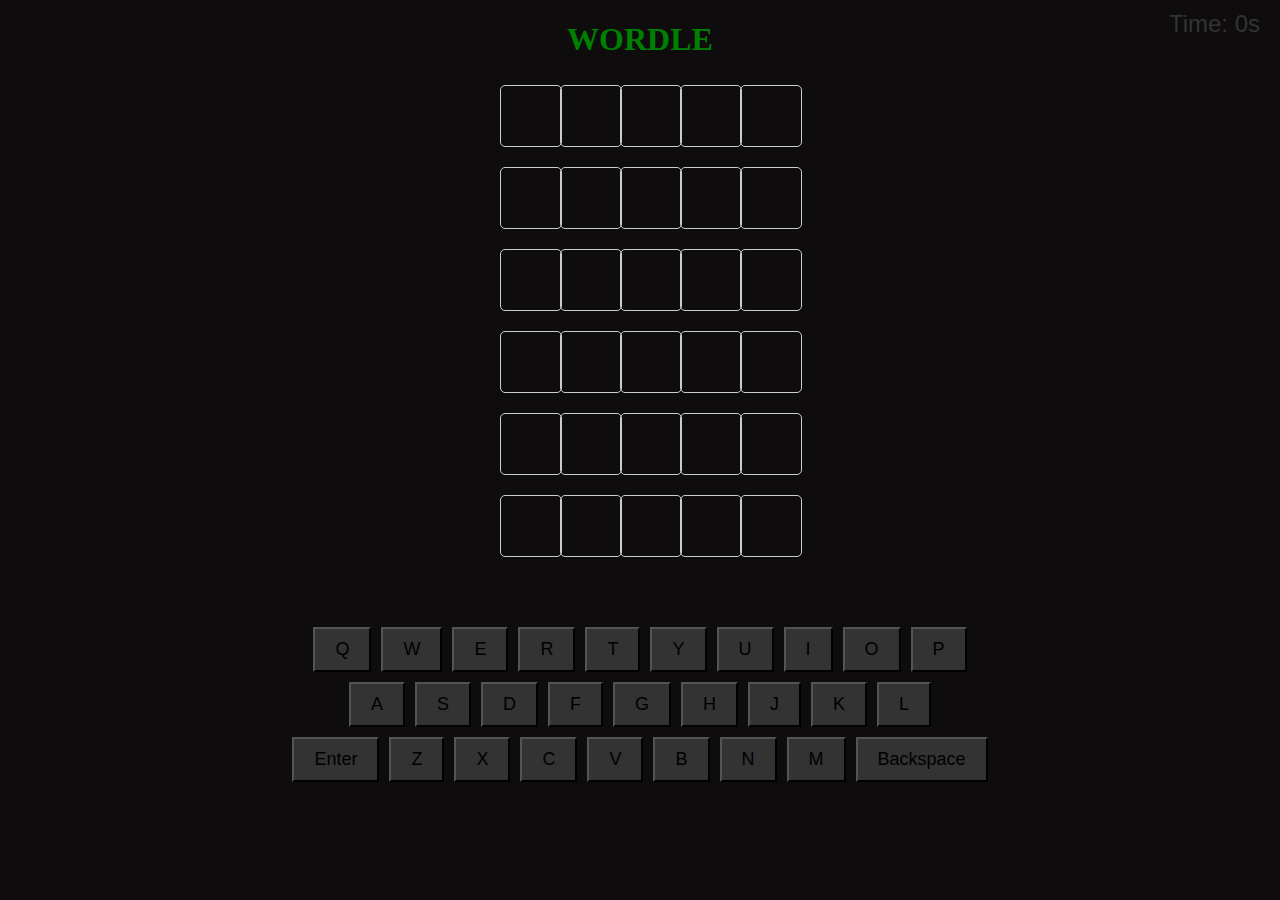
==== index.html @ 288b03be "added the files" ====
<!DOCTYPE html>
<html lang="en">
<head>
    <meta charset="UTF-8">
    <meta name="viewport" content="width=device-width, initial-scale=1.0">
    <title>Wordle Game</title>
    <link rel="stylesheet" href="style.css">
</head>
<body>
    <h1>WORDLE</h1>
    <div id="timer" class="timer">Time: 0s</div>
<div id="message" class="message"></div>
<div id="game-board"></div>

    <div id="message" class="message"></div>
<div id="game-board"></div>

    <div id="game-board"></div>
    <div id="keyboard">
        <div class="keyboard-row">
            <button class="key">Q</button>
            <button class="key">W</button>
            <button class="key">E</button>
            <button class="key">R</button>
            <button class="key">T</button>
            <button class="key">Y</button>
            <button class="key">U</button>
            <button class="key">I</button>
            <button class="key">O</button>
            <button class="key">P</button>
        </div>
        <div class="keyboard-row">
            <button class="key">A</button>
            <button class="key">S</button>
            <button class="key">D</button>
            <button class="key">F</button>
            <button class="key">G</button>
            <button class="key">H</button>
            <button class="key">J</button>
            <button class="key">K</button>
            <button class="key">L</button>
        </div>
        <div class="keyboard-row">
            <button class="key">Enter</button>
            <button class="key">Z</button>
            <button class="key">X</button>
            <button class="key">C</button>
            <button class="key">V</button>
            <button class="key">B</button>
            <button class="key">N</button>
            <button class="key">M</button>
            <button class="key">Backspace</button>
        </div>
    </div>    
    
    <script src="script.js"></script>

</body>
</html>
---- style.css ----
body {
    font-family: Arial, sans-serif;
    text-align: center;
    background: #0e0c0c;
}
h1 {
    font-family: Georgia, 'Times New Roman', Times, serif;
    color: green;
}
#game-board {
    display: grid;
    grid-template-columns: repeat(5, 50px);
    grid-gap: 10px;
    margin: 20px auto;
    justify-content: center;
    color: white;
}

.tile {
    width: 60px; /* Adjust the size as needed */
    height: 60px; /* Adjust the size as needed */
    display: inline-flex;
    align-items: center;
    justify-content: center;
    font-size: 24px;
    margin: 5px;
    border: 1px solid #ccc;
    border-radius: 5px;
    transition: background-color 0.5s ease, color 0.5s ease; /* Smooth transition */
}

.green {
    background-color: green; /* Correct position */
    color: white; /* Text color */
}

.yellow {
    background-color: yellow; /* Wrong position */
    color: black; /* Text color */
}

.gray {
    background-color: gray; /* Incorrect letter */
    color: white; /* Text color */
}


#keyboard {
    margin: 20px auto;
}

.keyboard-row {
    display: flex;
    justify-content: center;
}

.key {
    padding: 10px 20px;
    margin: 5px;
    font-size: 18px;
    cursor: pointer;
    background-color: #333;
}

.message {
    font-size: 24px;
    text-align: center;
    margin: 20px 0;
    color: #333;
}

.timer {
    position: absolute;
    top: 10px;
    right: 20px;
    font-size: 24px;
    color: #333;
}
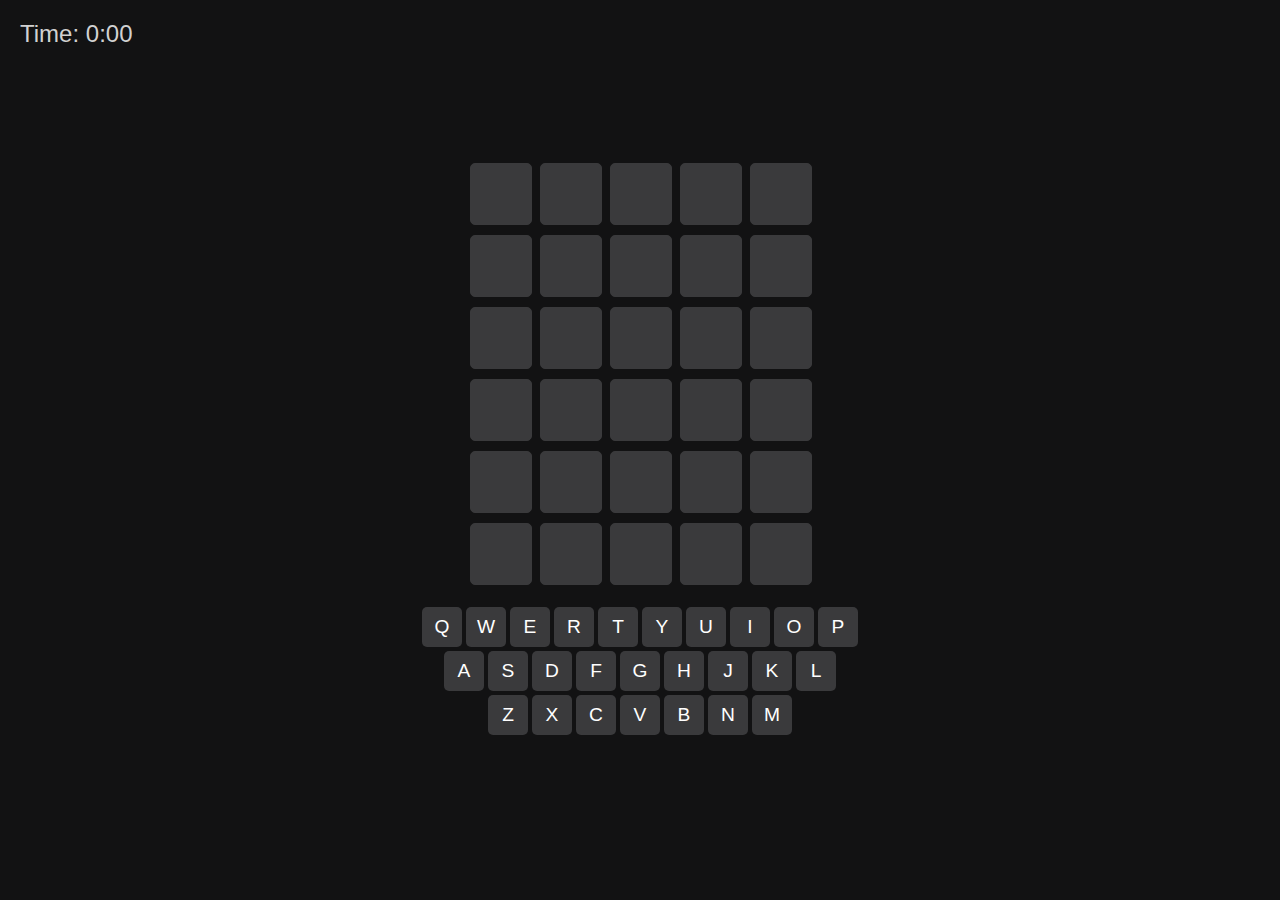
==== commit c540119f: "changed everything" ====
--- a/index.html
+++ b/index.html
@@ -1,59 +1,28 @@
 <!DOCTYPE html>
 <html lang="en">
 <head>
-    <meta charset="UTF-8">
-    <meta name="viewport" content="width=device-width, initial-scale=1.0">
-    <title>Wordle Game</title>
-    <link rel="stylesheet" href="style.css">
+  <meta charset="UTF-8">
+  <meta name="viewport" content="width=device-width, initial-scale=1.0">
+  <title>Wordle Clone with Timer and Messages</title>
+  <link rel="stylesheet" href="style.css">
 </head>
 <body>
-    <h1>WORDLE</h1>
-    <div id="timer" class="timer">Time: 0s</div>
-<div id="message" class="message"></div>
-<div id="game-board"></div>
-
-    <div id="message" class="message"></div>
-<div id="game-board"></div>
-
-    <div id="game-board"></div>
+  <div id="game">
+    <div id="timer">Time: 0:00</div>
+    <div id="grid"></div>
+    <div id="message"></div>
     <div id="keyboard">
-        <div class="keyboard-row">
-            <button class="key">Q</button>
-            <button class="key">W</button>
-            <button class="key">E</button>
-            <button class="key">R</button>
-            <button class="key">T</button>
-            <button class="key">Y</button>
-            <button class="key">U</button>
-            <button class="key">I</button>
-            <button class="key">O</button>
-            <button class="key">P</button>
-        </div>
-        <div class="keyboard-row">
-            <button class="key">A</button>
-            <button class="key">S</button>
-            <button class="key">D</button>
-            <button class="key">F</button>
-            <button class="key">G</button>
-            <button class="key">H</button>
-            <button class="key">J</button>
-            <button class="key">K</button>
-            <button class="key">L</button>
-        </div>
-        <div class="keyboard-row">
-            <button class="key">Enter</button>
-            <button class="key">Z</button>
-            <button class="key">X</button>
-            <button class="key">C</button>
-            <button class="key">V</button>
-            <button class="key">B</button>
-            <button class="key">N</button>
-            <button class="key">M</button>
-            <button class="key">Backspace</button>
-        </div>
-    </div>    
-    
-    <script src="script.js"></script>
-
+      <div class="keyboard-row">
+        <button class="key">Q</button><button class="key">W</button><button class="key">E</button><button class="key">R</button><button class="key">T</button><button class="key">Y</button><button class="key">U</button><button class="key">I</button><button class="key">O</button><button class="key">P</button>
+      </div>
+      <div class="keyboard-row">
+        <button class="key">A</button><button class="key">S</button><button class="key">D</button><button class="key">F</button><button class="key">G</button><button class="key">H</button><button class="key">J</button><button class="key">K</button><button class="key">L</button>
+      </div>
+      <div class="keyboard-row">
+        <button class="key">Z</button><button class="key">X</button><button class="key">C</button><button class="key">V</button><button class="key">B</button><button class="key">N</button><button class="key">M</button>
+      </div>
+    </div>
+  </div>
+  <script src="script.js"></script>
 </body>
 </html>
--- a/style.css
+++ b/style.css
@@ -1,78 +1,110 @@
+/* Styling for game, grid, messages, and keyboard */
 body {
+    display: flex;
+    justify-content: center;
+    align-items: center;
+    height: 100vh;
+    background-color: #121213;
+    color: white;
     font-family: Arial, sans-serif;
+    margin: 0;
+  }
+  
+  #game {
     text-align: center;
-    background: #0e0c0c;
+  }
+  
+  #grid {
+    display: grid;
+    grid-template-columns: repeat(5, 60px);
+    gap: 10px;
+    margin-bottom: 20px;
+    justify-content: center;
 }
-h1 {
-    font-family: Georgia, 'Times New Roman', Times, serif;
-    color: green;
-}
-#game-board {
-    display: grid;
-    grid-template-columns: repeat(5, 50px);
-    grid-gap: 10px;
-    margin: 20px auto;
+  
+  .cell {
+    width: 60px;
+    height: 60px;
+    display: flex;
     justify-content: center;
+    align-items: center;
+    font-size: 1.5rem;
+    background-color: #3a3a3c;
     color: white;
-}
-
-.tile {
-    width: 60px; /* Adjust the size as needed */
-    height: 60px; /* Adjust the size as needed */
-    display: inline-flex;
+    border-radius: 5px;
+    border: 1px solid #3a3a3c;
+    transition: transform 0.3s ease, background-color 0.3s ease;
+  }
+  
+  .correct {
+    background-color: #6aaa64;
+  }
+  
+  .present {
+    background-color: #c9b458;
+  }
+  
+  .absent {
+    background-color: #787c7e;
+  }
+  
+  #message {
+    margin-top: 20px;
+    font-size: 1.2rem;
+    color: #d1d1d1;
+    opacity: 0;
+    transition: opacity 0.5s ease;
+  }
+  
+  #keyboard {
+    display: flex;
+    flex-direction: column;
     align-items: center;
     justify-content: center;
-    font-size: 24px;
-    margin: 5px;
-    border: 1px solid #ccc;
+  }
+  
+  .keyboard-row {
+    display: flex;
+  }
+  
+  .key {
+    width: 40px;
+    height: 40px;
+    margin: 2px;
+    font-size: 1.2rem;
+    background-color: #3a3a3c;
+    color: white;
+    border: none;
     border-radius: 5px;
-    transition: background-color 0.5s ease, color 0.5s ease; /* Smooth transition */
-}
-
-.green {
-    background-color: green; /* Correct position */
-    color: white; /* Text color */
-}
-
-.yellow {
-    background-color: yellow; /* Wrong position */
-    color: black; /* Text color */
-}
-
-.gray {
-    background-color: gray; /* Incorrect letter */
-    color: white; /* Text color */
-}
-
-
-#keyboard {
-    margin: 20px auto;
-}
-
-.keyboard-row {
-    display: flex;
-    justify-content: center;
-}
-
-.key {
-    padding: 10px 20px;
-    margin: 5px;
-    font-size: 18px;
     cursor: pointer;
-    background-color: #333;
-}
-
-.message {
-    font-size: 24px;
-    text-align: center;
-    margin: 20px 0;
-    color: #333;
-}
-
-.timer {
+  }
+  
+  .key.correct {
+    background-color: #6aaa64;
+  }
+  
+  .key.present {
+    background-color: #c9b458;
+  }
+  
+  .key.absent {
+    background-color: #787c7e;
+  }
+  
+  .shake {
+    animation: shake 0.5s ease;
+  }
+  
+  @keyframes shake {
+    0%, 100% { transform: translateX(0); }
+    20%, 60% { transform: translateX(-5px); }
+    40%, 80% { transform: translateX(5px); }
+  }
+  #timer {
     position: absolute;
-    top: 10px;
-    right: 20px;
-    font-size: 24px;
-    color: #333;
-}
+    top: 20px;
+    left: 20px;
+    font-size: 1.5rem;
+    color: #d1d1d1;
+  }
+  